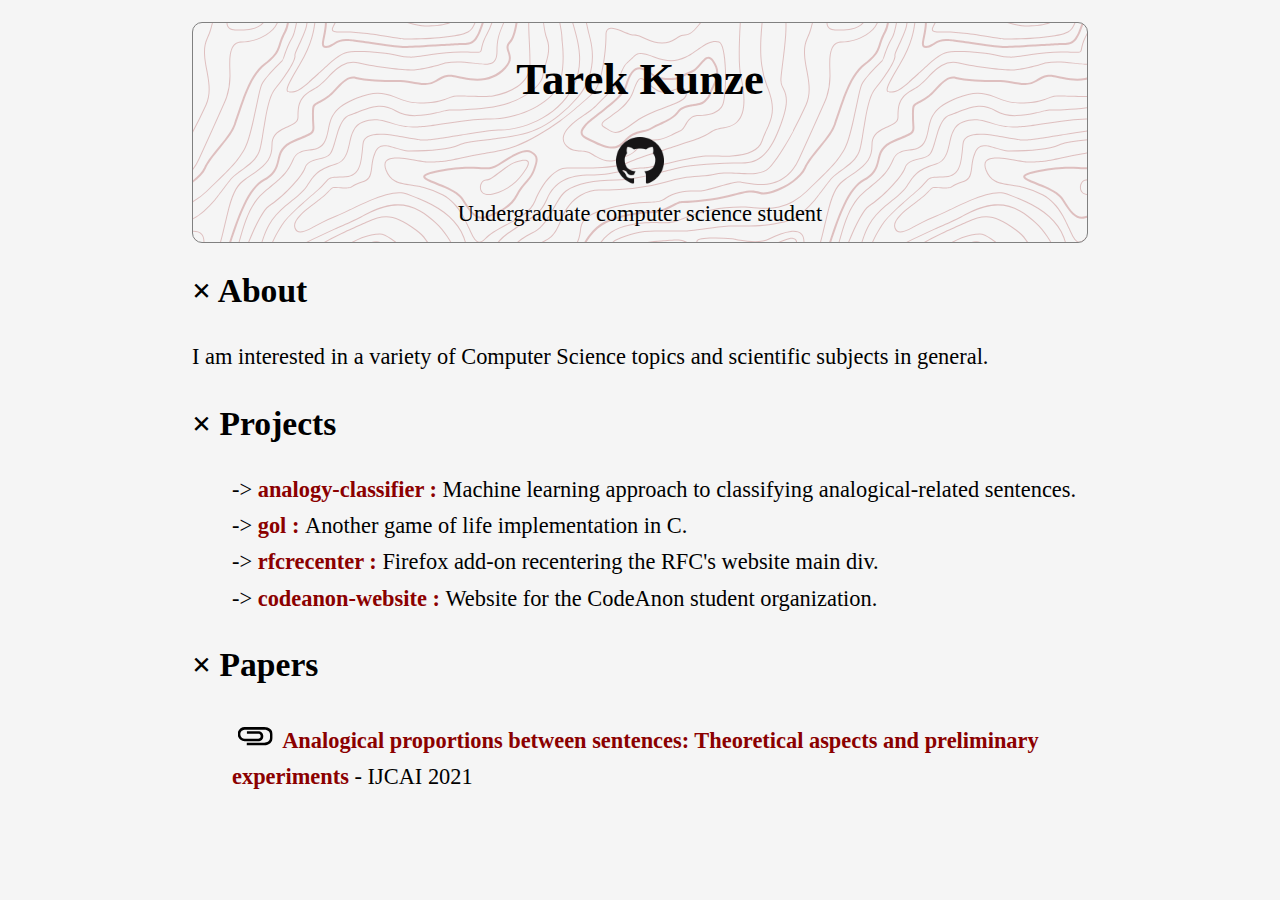
==== index.html @ dab568b7 "hid not public repos" ====
<!DOCTYPE html>
<html lang="en">
<head>
    <meta charset="UTF-8">
    <meta name="viewport" content="width=device-width, initial-scale=1.0">
    <link rel="stylesheet" href="style.css">
    <link rel="icon" href="static/favicon.ico" />
    <title>Tarek Kunze</title>
</head>
<body>
    <article>
        <header>
            <h1>Tarek Kunze</h1>
            <section class="links">
                <a href="https://github.com/arxaqapi" target="_blank"><img width="48" height="48" src="static/GitHub-Mark-64px.png" alt=""></a>
            </section>
            <aside>Undergraduate computer science student</aside>
        </header>
        <section>
            <h2>About</h2>
            I am interested in a variety of Computer Science topics and scientific subjects in general.
        </section>
        <section class="projects">
            <h2>Projects</h2>
            <ul>
                <li>
                    <a href="https://github.com/arxaqapi/analogy-classifier" target="_blank" rel="noopener noreferrer">analogy-classifier</a>
                    Machine learning approach to classifying analogical-related sentences.
                </li>
                <!-- <li>
                    <a href="https://github.com/arxaqapi/Frasettore" target="_blank" rel="noopener noreferrer">Frasettore</a>
                    Python library for efficient sentence embedding.
                </li>
                <li>
                    <a href="https://github.com/arxaqapi/anns" target="_blank" rel="noopener noreferrer">anns</a>
                    Straightforward Artificial Neural Network library.
                </li> -->
                <li>
                    <a href="https://github.com/arxaqapi/gol" target="_blank" rel="noopener noreferrer">gol</a>
                    Another game of life implementation in C.
                </li>
                <li>
                    <a href="https://github.com/arxaqapi/rfcrecenter" target="_blank" rel="noopener noreferrer">rfcrecenter</a>
                    Firefox add-on recentering the RFC's website main div.
                </li>
                <li>
                    <a href="https://github.com/codeanonorg/codeanon-website" target="_blank" rel="noopener noreferrer">codeanon-website</a>
                    Website for the CodeAnon student organization.
                </li>
            </ul>
        </section>
        <section class="papers">
            <h2>Papers</h2>
            <ul>
                <li>
                    <a href="https://ijcai-21.org/" target="_blank" rel="noopener noreferrer">
                        Analogical proportions between sentences: Theoretical aspects and preliminary experiments
                    </a>
                    - IJCAI 2021
                </li>
            </ul>
        </section>
    </article>    
</body>
</html>
---- style.css ----
/* @media (prefers-color-scheme: dark){
    body {color:#fff;background:rgb(39, 39, 39)!important}
    header {fill: #fff!important;} */
/* } */
@import url('https://rsms.me/inter/inter.css');
html { font-family: 'Inter', sans-serif; }

body{
    background: #f5f5f5;
    margin:1em auto;
    max-width:40em;
    padding:0 .62em;
    font:1.4em/1.62 'Inter';
}

header {
    text-align: center;
    background-image: url(static/svg/topography.svg);
    border: gray 1px solid;
    border-radius: 10px;
    padding-bottom: 0.6rem;
}

h1,h2,h3 {
    line-height:1.2;
}

h2::before{
    content: '× ';
}

h2:hover::before{
    color: #8b0000;
}

a:link,a:visited {
    text-decoration: none;
}

a:hover,a:active {
    text-decoration: underline;
}

a {
    color: #8b0000;
    font-weight: bold;
}

ul{
    list-style: none;
}

.projects ul li::before {
    content: "-> ";
}
.projects li > a::after {
    content: " : ";
}

.papers li::before{
    content: url('static/svg/paperclip.svg');
    display: inline-block;
    transform: rotate(90deg);
    margin-right: 0.6rem;
}

@media print{
    body{
        max-width:none
    }
}
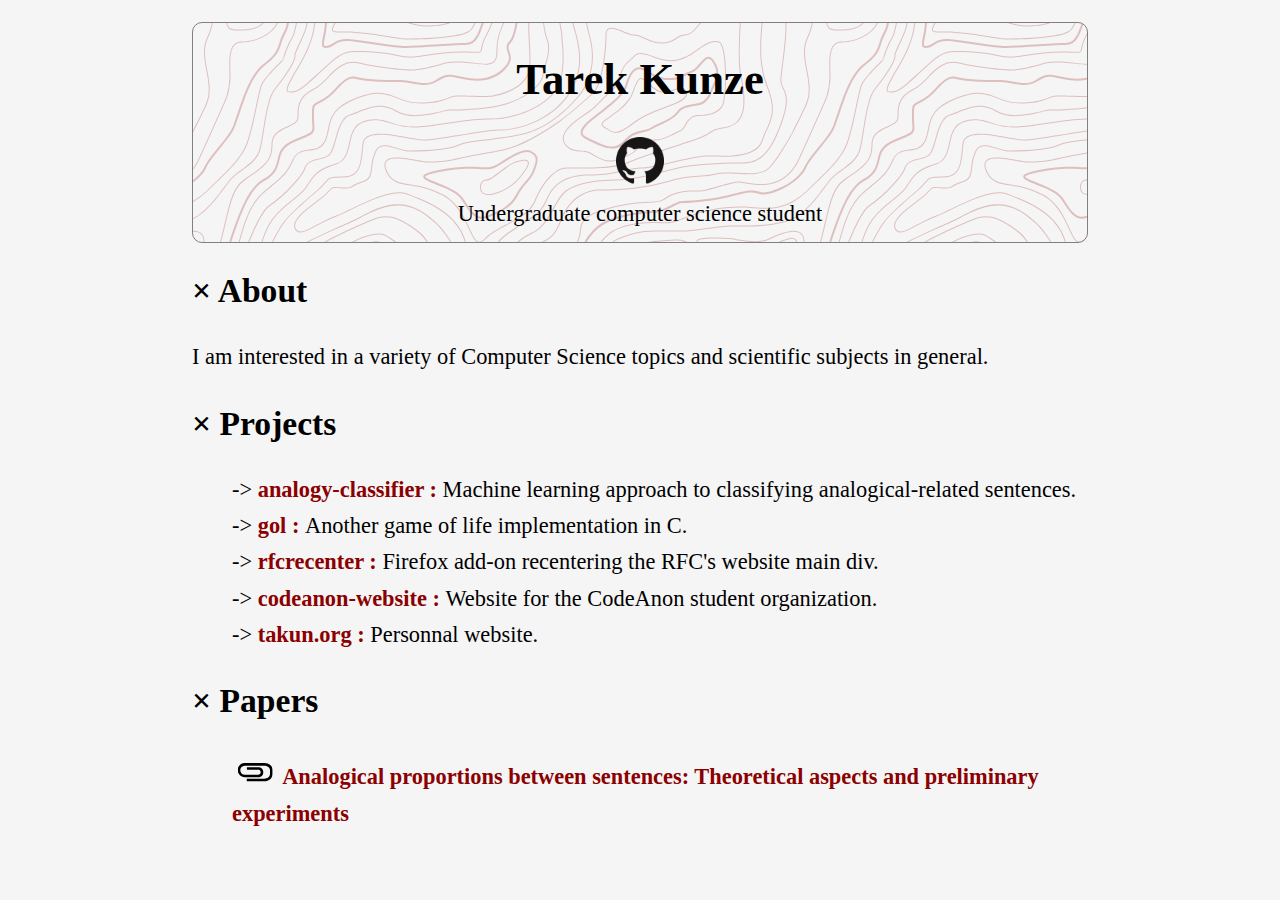
==== commit 8a5a6cd0: "fix" ====
--- a/index.html
+++ b/index.html
@@ -47,16 +47,19 @@
                     <a href="https://github.com/codeanonorg/codeanon-website" target="_blank" rel="noopener noreferrer">codeanon-website</a>
                     Website for the CodeAnon student organization.
                 </li>
+                <li>
+                    <a href="https://github.com/arxaqapi/takun.org" target="_blank" rel="noopener noreferrer">takun.org</a>
+                    Personnal website.
+                </li>
             </ul>
         </section>
         <section class="papers">
             <h2>Papers</h2>
             <ul>
                 <li>
-                    <a href="https://ijcai-21.org/" target="_blank" rel="noopener noreferrer">
+                    <a href="#" target="_blank" rel="noopener noreferrer">
                         Analogical proportions between sentences: Theoretical aspects and preliminary experiments
                     </a>
-                    - IJCAI 2021
                 </li>
             </ul>
         </section>
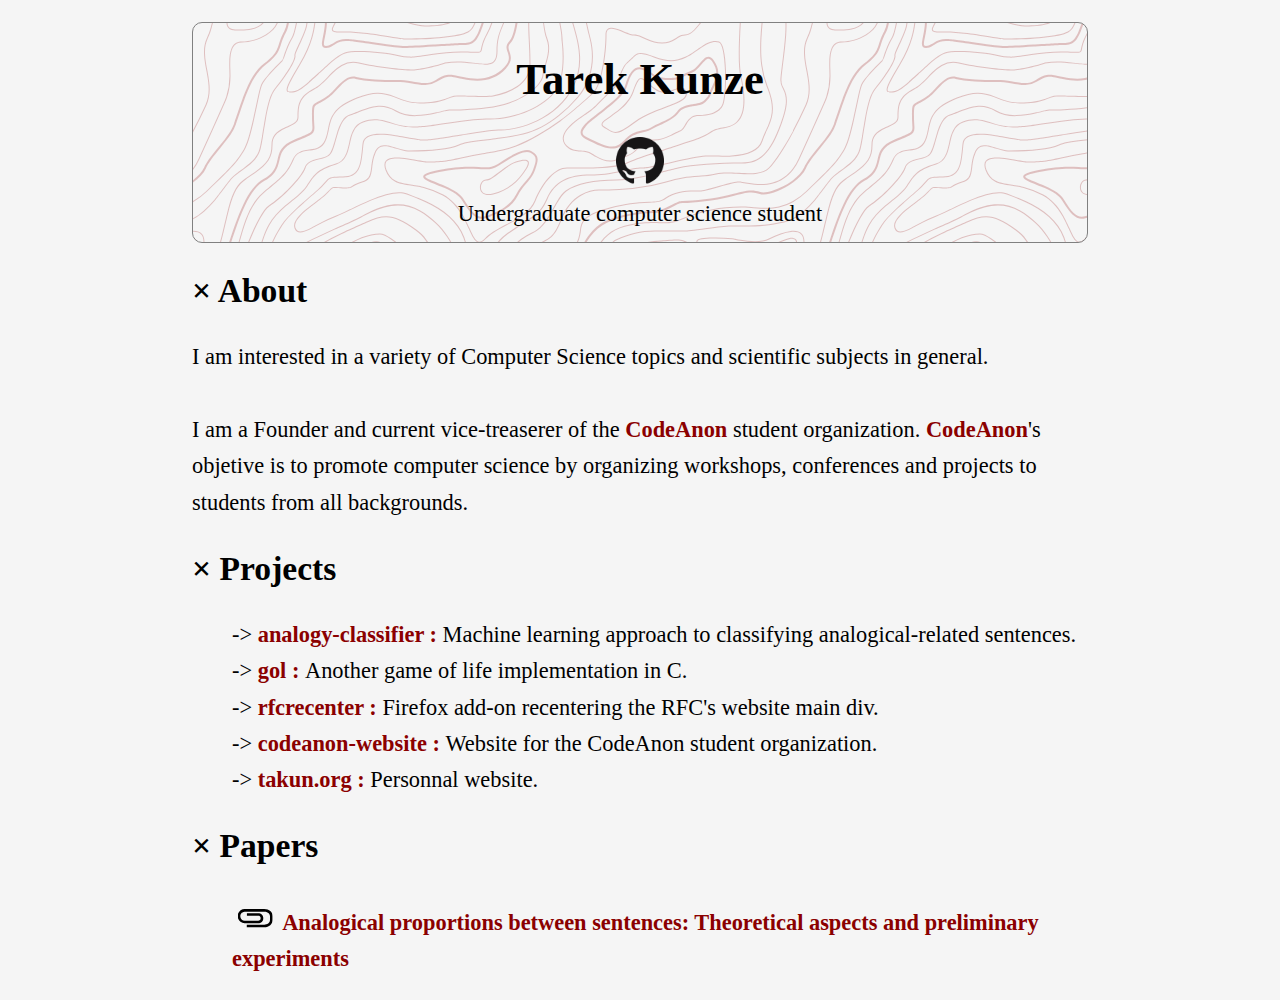
==== commit 3c67d185: "added codeanon organization" ====
--- a/index.html
+++ b/index.html
@@ -19,6 +19,9 @@
         <section>
             <h2>About</h2>
             I am interested in a variety of Computer Science topics and scientific subjects in general.
+            <br><br>
+            I am a Founder and current vice-treaserer of the <a href="http://codeanon.org" target="_blank" rel="noopener noreferrer">CodeAnon</a> student organization.
+            <a href="http://codeanon.org" target="_blank" rel="noopener noreferrer">CodeAnon</a>'s objetive is to promote computer science by organizing workshops, conferences and projects to students from all backgrounds.
         </section>
         <section class="projects">
             <h2>Projects</h2>
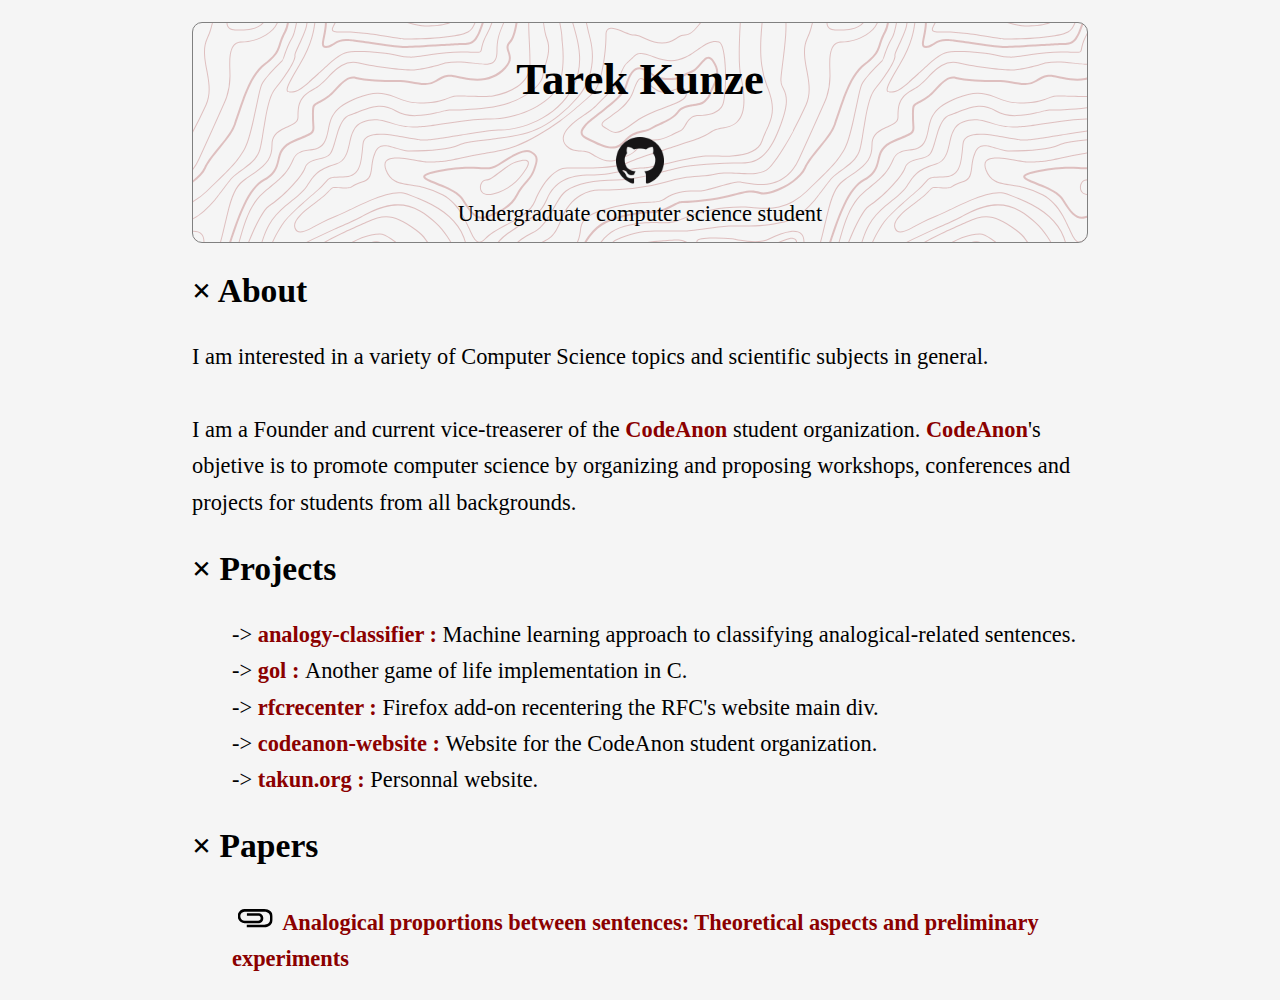
==== commit 559cb257: "fixed typo + added details in readme" ====
--- a/index.html
+++ b/index.html
@@ -21,7 +21,7 @@
             I am interested in a variety of Computer Science topics and scientific subjects in general.
             <br><br>
             I am a Founder and current vice-treaserer of the <a href="http://codeanon.org" target="_blank" rel="noopener noreferrer">CodeAnon</a> student organization.
-            <a href="http://codeanon.org" target="_blank" rel="noopener noreferrer">CodeAnon</a>'s objetive is to promote computer science by organizing workshops, conferences and projects to students from all backgrounds.
+            <a href="http://codeanon.org" target="_blank" rel="noopener noreferrer">CodeAnon</a>'s objetive is to promote computer science by organizing and proposing workshops, conferences and projects for students from all backgrounds.
         </section>
         <section class="projects">
             <h2>Projects</h2>
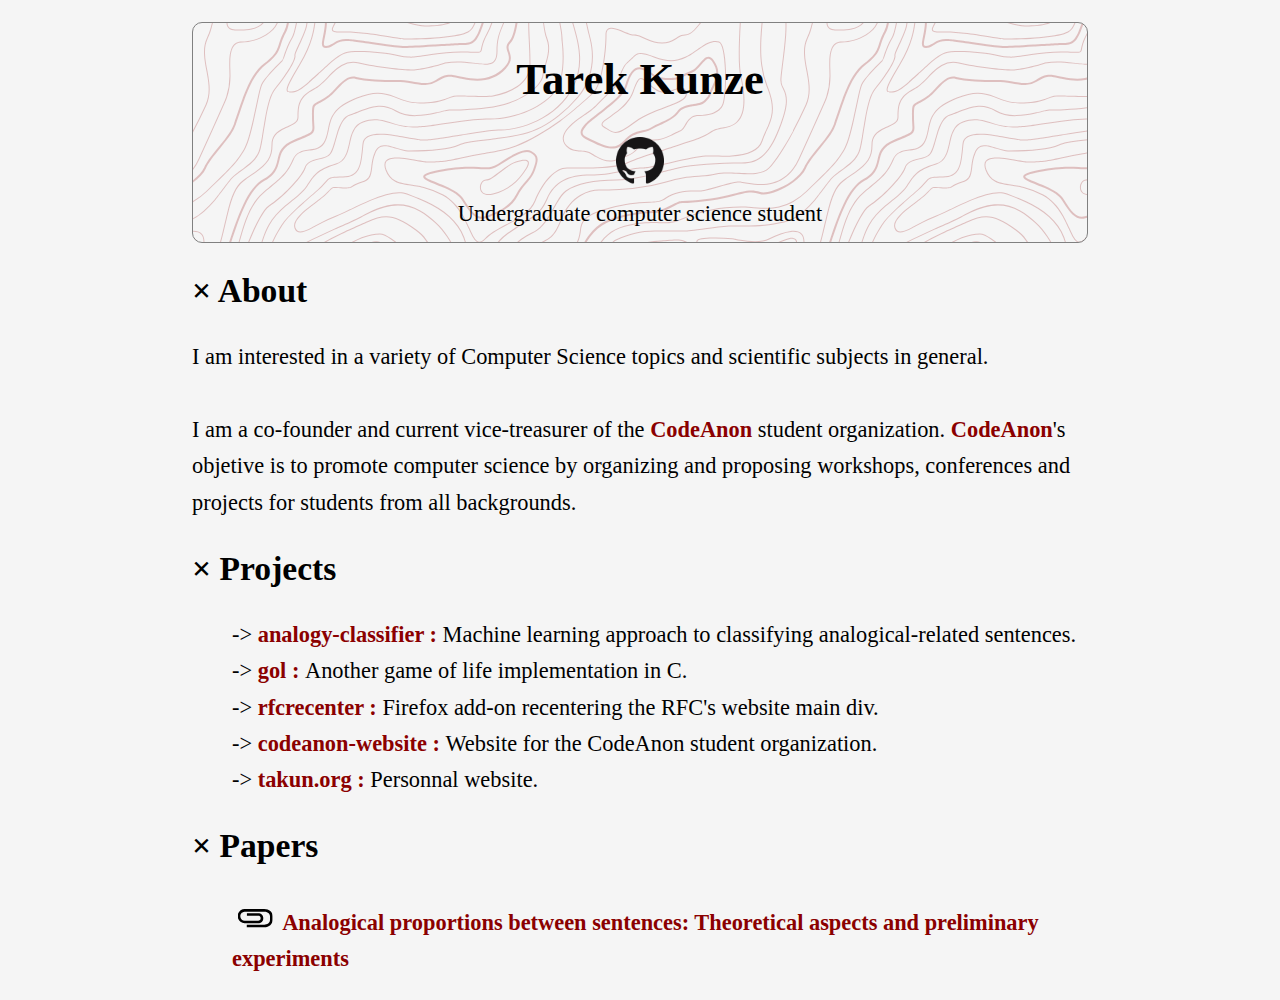
==== commit bfec036a: "Update index.html" ====
--- a/index.html
+++ b/index.html
@@ -20,7 +20,7 @@
             <h2>About</h2>
             I am interested in a variety of Computer Science topics and scientific subjects in general.
             <br><br>
-            I am a Founder and current vice-treaserer of the <a href="http://codeanon.org" target="_blank" rel="noopener noreferrer">CodeAnon</a> student organization.
+            I am a co-founder and current vice-treasurer of the <a href="http://codeanon.org" target="_blank" rel="noopener noreferrer">CodeAnon</a> student organization.
             <a href="http://codeanon.org" target="_blank" rel="noopener noreferrer">CodeAnon</a>'s objetive is to promote computer science by organizing and proposing workshops, conferences and projects for students from all backgrounds.
         </section>
         <section class="projects">
@@ -68,4 +68,4 @@
         </section>
     </article>    
 </body>
-</html>+</html>
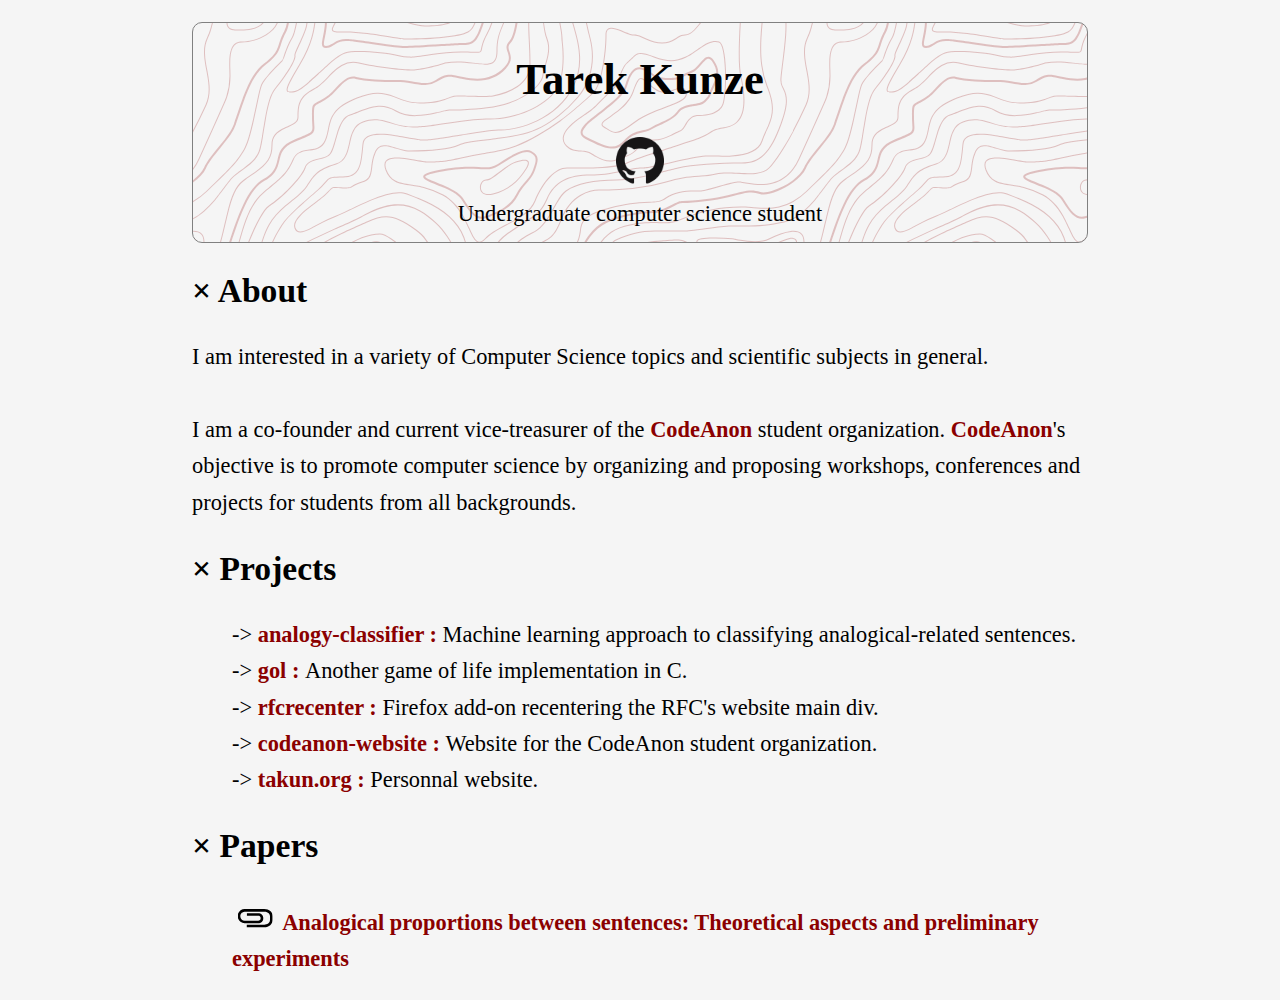
==== commit ffe7795e: "Update index.html" ====
--- a/index.html
+++ b/index.html
@@ -21,7 +21,7 @@
             I am interested in a variety of Computer Science topics and scientific subjects in general.
             <br><br>
             I am a co-founder and current vice-treasurer of the <a href="http://codeanon.org" target="_blank" rel="noopener noreferrer">CodeAnon</a> student organization.
-            <a href="http://codeanon.org" target="_blank" rel="noopener noreferrer">CodeAnon</a>'s objetive is to promote computer science by organizing and proposing workshops, conferences and projects for students from all backgrounds.
+            <a href="http://codeanon.org" target="_blank" rel="noopener noreferrer">CodeAnon</a>'s objective is to promote computer science by organizing and proposing workshops, conferences and projects for students from all backgrounds.
         </section>
         <section class="projects">
             <h2>Projects</h2>
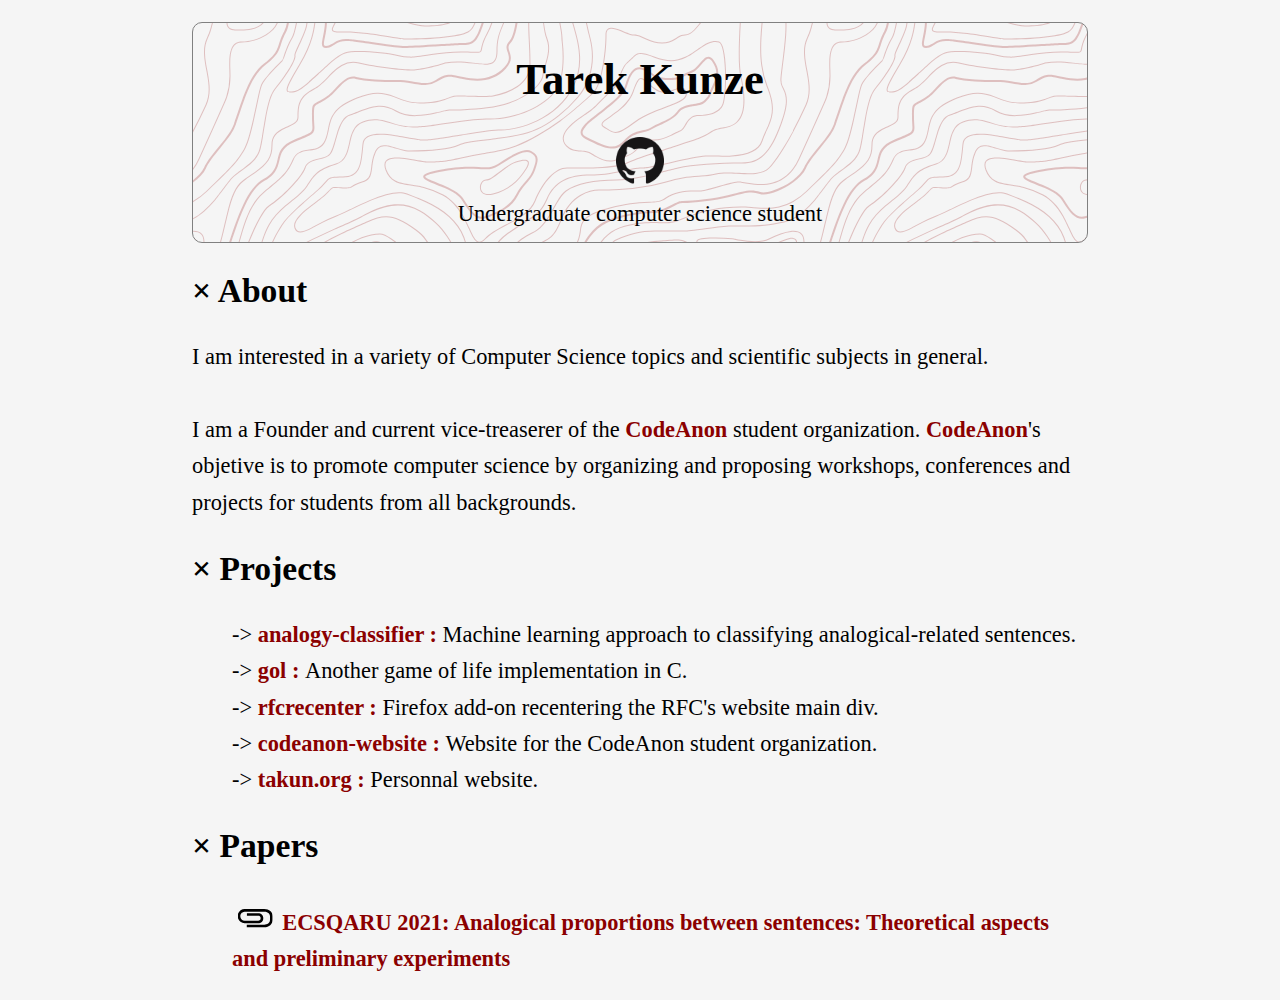
==== commit 5967cf6f: "added conference" ====
--- a/index.html
+++ b/index.html
@@ -20,8 +20,8 @@
             <h2>About</h2>
             I am interested in a variety of Computer Science topics and scientific subjects in general.
             <br><br>
-            I am a co-founder and current vice-treasurer of the <a href="http://codeanon.org" target="_blank" rel="noopener noreferrer">CodeAnon</a> student organization.
-            <a href="http://codeanon.org" target="_blank" rel="noopener noreferrer">CodeAnon</a>'s objective is to promote computer science by organizing and proposing workshops, conferences and projects for students from all backgrounds.
+            I am a Founder and current vice-treaserer of the <a href="http://codeanon.org" target="_blank" rel="noopener noreferrer">CodeAnon</a> student organization.
+            <a href="http://codeanon.org" target="_blank" rel="noopener noreferrer">CodeAnon</a>'s objetive is to promote computer science by organizing and proposing workshops, conferences and projects for students from all backgrounds.
         </section>
         <section class="projects">
             <h2>Projects</h2>
@@ -30,14 +30,6 @@
                     <a href="https://github.com/arxaqapi/analogy-classifier" target="_blank" rel="noopener noreferrer">analogy-classifier</a>
                     Machine learning approach to classifying analogical-related sentences.
                 </li>
-                <!-- <li>
-                    <a href="https://github.com/arxaqapi/Frasettore" target="_blank" rel="noopener noreferrer">Frasettore</a>
-                    Python library for efficient sentence embedding.
-                </li>
-                <li>
-                    <a href="https://github.com/arxaqapi/anns" target="_blank" rel="noopener noreferrer">anns</a>
-                    Straightforward Artificial Neural Network library.
-                </li> -->
                 <li>
                     <a href="https://github.com/arxaqapi/gol" target="_blank" rel="noopener noreferrer">gol</a>
                     Another game of life implementation in C.
@@ -60,6 +52,9 @@
             <h2>Papers</h2>
             <ul>
                 <li>
+                    <a href="https://ecsqaru.utia.cas.cz/" target="_blank" rel="noopener noreferrer">
+                        ECSQARU 2021:
+                    </a>
                     <a href="#" target="_blank" rel="noopener noreferrer">
                         Analogical proportions between sentences: Theoretical aspects and preliminary experiments
                     </a>
@@ -68,4 +63,4 @@
         </section>
     </article>    
 </body>
-</html>
+</html>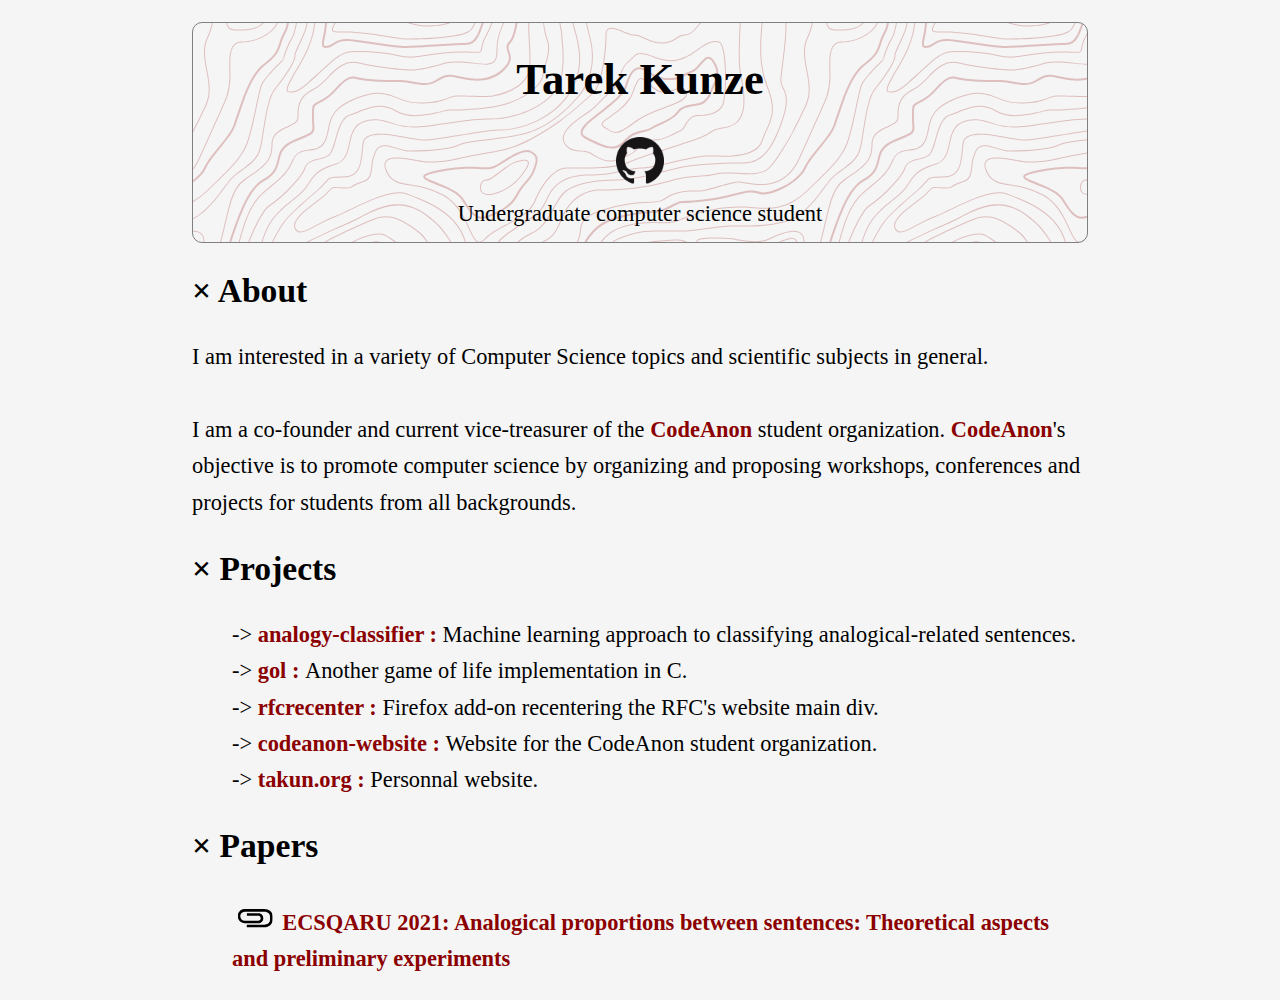
==== commit c15fcc2a: "Merge branch 'master' of github.com:arxaqapi/takun.org" ====
--- a/index.html
+++ b/index.html
@@ -20,8 +20,8 @@
             <h2>About</h2>
             I am interested in a variety of Computer Science topics and scientific subjects in general.
             <br><br>
-            I am a Founder and current vice-treaserer of the <a href="http://codeanon.org" target="_blank" rel="noopener noreferrer">CodeAnon</a> student organization.
-            <a href="http://codeanon.org" target="_blank" rel="noopener noreferrer">CodeAnon</a>'s objetive is to promote computer science by organizing and proposing workshops, conferences and projects for students from all backgrounds.
+            I am a co-founder and current vice-treasurer of the <a href="http://codeanon.org" target="_blank" rel="noopener noreferrer">CodeAnon</a> student organization.
+            <a href="http://codeanon.org" target="_blank" rel="noopener noreferrer">CodeAnon</a>'s objective is to promote computer science by organizing and proposing workshops, conferences and projects for students from all backgrounds.
         </section>
         <section class="projects">
             <h2>Projects</h2>
@@ -63,4 +63,4 @@
         </section>
     </article>    
 </body>
-</html>+</html>
